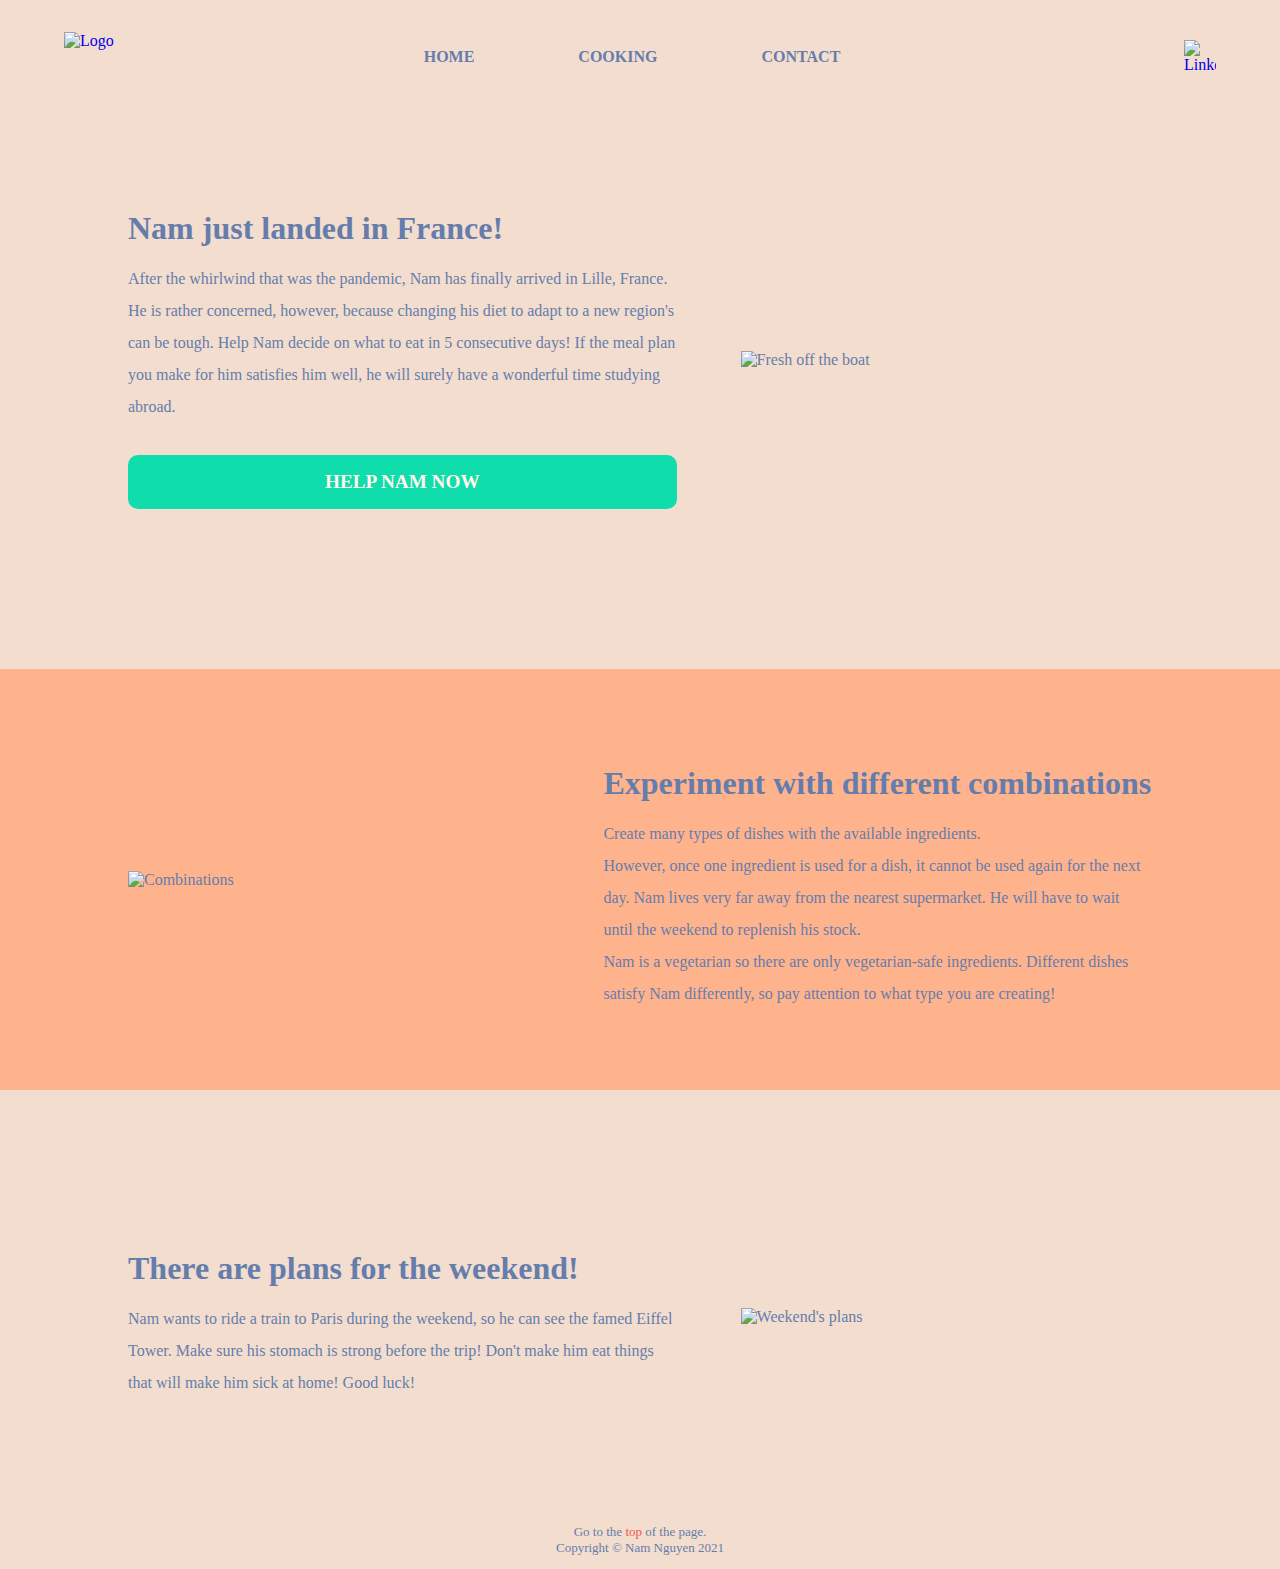
==== index.html @ d8639057 "Add files via upload" ====
<!DOCTYPE html>
<html>
<head>
    <title>Chez Nam</title>
    <link rel="stylesheet" href="style.css" type="text/css" media="screen" charset="utf-8"/>
    <link rel="shortcut icon" type="image/svg" href="images/Tomato.svg"/>
    <script type="text/javascript" src="scripts/scripts.js"></script>
</head>
<body class="index">
    <header>
        <a href="index.html"><img id="logo" src="images/Logo.svg" alt="Logo"/></a>
        <nav>
            <ul>
                <li><a href="index.html">Home</a></li>
                <li><a href="cooking.html">Cooking</a></li>
                <li><a href="contact.html">Contact</a></li>
            </ul>
        </nav>
        <a href="https://www.linkedin.com/in/nam-nguyen-130840203/" target="_blank"><img id="linkedin" src="images/linkedin.svg" alt="LinkedIn"/></a>
    </header>
    <section id="index-section">
        <div name="top" class="home">
            <div>
                <span class="home-text">
                    <p class="page-title">Nam just landed in France!</p>
                    <p style="line-height: 200%;">
                        After the whirlwind that was the pandemic, Nam has finally arrived in Lille, France.<br/>
                        He is rather concerned, however, because changing his diet to adapt to a new region's can be tough.
                        Help Nam decide on what to eat in 5 consecutive days! If the meal plan you make for him satisfies him well,
                        he will surely have a wonderful time studying abroad.
                    </p>
                </span>
                <a href="cooking.html" type="button">HELP NAM NOW</a>
            </div>
            <img src="images/Home1.svg" alt="Fresh off the boat"/>
        </div>
        <div class="home">
            <img src="images/Home2.svg" alt="Combinations"/>
            <div class="home-text">
                <p class="page-title">Experiment with different combinations</p>
                <p style="line-height: 200%;">Create many types of dishes with the available ingredients.<br/>
                    However, once one ingredient is used for a dish, it cannot be used again for the next day. Nam
                    lives very far away from the nearest supermarket. He will have to wait until the weekend to replenish his stock.<br/>
                    Nam is a vegetarian so there are only vegetarian-safe ingredients. Different dishes satisfy Nam differently, so pay attention to what type you are creating!
                </p>
            </div>
        </div>
        <div class="home">
            <div class="home-text">
                <p class="page-title">There are plans for the weekend!</p>
                <p style="line-height: 200%;">Nam wants to ride a train to Paris during the weekend, so he can see the famed Eiffel Tower. Make sure his stomach is
                    strong before the trip! Don't make him eat things that will make him sick at home! Good luck!
                </p>
            </div>
            <img src="images/Home3.svg" alt="Weekend's plans"/>
        </div>
    </section>
    <footer>
        <p style="text-align: center; padding-top: 32px; font-size: small;">
            Go to the <a href="#top" style="text-decoration: none; color: #F25656">top</a> of the page.<br/>
            Copyright &copy; Nam Nguyen 2021
        </p>
    </footer>
</body>
</html>
---- style.css ----
/* Fonts */
@font-face { font-family: Montserrat; src: url("./fonts/Montserrat-Regular.ttf"); }
@font-face { font-family: Montserrat; font-weight: lighter; src: url("./fonts/Montserrat-Light.ttf");}
@font-face { font-family: Montserrat; font-weight: bold; src: url("./fonts/Montserrat-Bold.ttf");}
@font-face { font-family: Montserrat; font-weight: bolder; src: url("./fonts/Montserrat-Black.ttf");}
@font-face { font-family: Montserrat; font-weight: medium; src: url("./fonts/Montserrat-Medium.ttf");}
@font-face { font-family: Montserrat; font-style: italic; src: url("./fonts/Montserrat-Italic.ttf");}

/*Logo*/
#logo {
    position: absolute;
    top: 32px;
    left: 64px;
    width: 112px;
}

#linkedin {
    position: absolute;
    top: 40px;
    right: 64px;
    width: 32px;
}

/*Navigation Bar*/
nav ul {
    list-style: none;
    padding: 32px 16px 0 0;
    text-align: center;
}

nav ul li {
    display: inline;
    margin-right: 50px;
    padding-right: 50px;
}

nav ul li:last-child {
    margin: 0px;
    padding: 0px;
}

nav a {
    font-family: Montserrat;
    font-weight: bolder;
    color: #657DAC;
    text-decoration: none;
    text-transform: uppercase;
}

nav a:hover {
    color: #F25656;
}

/*Result picture*/
.result-img, .result-text, .box {
    text-align: center;
    padding: 0 auto;
    margin: 0 auto;
}

.result-img, .contact-boxes {
    display: flex;
    align-items: center;
}

#lost, #won {
    flex: 5;
}

.result-buttons {
    flex: 3;
    max-height: 128px;
    border: none;
    border-radius: 10px;
    color: #fbfbfb;
    font-family: Montserrat;
    font-weight: bold;
    font-size: larger;
    padding: 16px 0;
    text-align: center;
    text-decoration: none;
    cursor: pointer;
    width: 100%;
    margin: 16px 0;
}

.bad-buttons {
    background-color: #F25656;
}

.good-buttons {
    background-color: #657DAC;
}

.result-buttons p {
    padding: 0 16px;
    margin: 0 16px;
}

/*Main Content*/
div .page-title {
    font-size: 200%;
    font-weight: bold;
    margin-bottom: 0;
    padding-bottom: 0;
}

section {
    height: 100%;
    margin: 0 20%;
    border: 0;
    padding: 0;
}


.main-area {
    display: flex;
}

/*Progress Bar*/
#progress-wrapper {
    position: relative;
    margin: 0 16px;
    padding: 0;
    border-radius: 10px;
    height: 32px;
}

#progress {
    position: absolute;
    height: 32px;
    top: 0;
    left: 0;
    width: 100%;
    display: flex;
    justify-content: space-between;
    background-color: rgba(61, 59, 56,.3);
    border-radius: 10px;
    margin: auto;
    padding: 0;
}

.dotw {
    font-weight: bold;
    color: #fff4ec;
    display: inline-block;
    text-align: center;
    vertical-align: top;
    margin: auto;
    z-index: 20;
    cursor: pointer;
}

#progress-bar {
    position: absolute;
    top: 0;
    left: 0;
    background-color: #0FDDAB;
    height: 100%;
    width: 0%;
    overflow: hidden;
}

#on-hover-day {
    display: none;
    position: absolute;
    top: 0;
    left: 0;
    background-color: #FE874A;
    height: 100%;
    width: 100%;
    overflow: hidden;
    z-index: 30;
    padding: 6px 0;
}

/*Table*/
#main-selector {
    position: relative;
    float: left;
    width: 432px;
    border-spacing: 16px;
    border-collapse: separate;
    padding-left: 0;
    margin-left: 0;
}

#main-selector td {
    position: relative;
    width: 88px;
    height: 88px;
    background: #575451;
    border-radius: 10px;
    text-align: center;
    padding: 0;
    margin: 0;
}

@keyframes glowUp {
    from {background-color: #898480;}
    to {background-color: #FFE9D9;}
}

#main-selector td:hover {
    animation-name: glowUp;
    animation-duration: 0.5s;
    background-color: #FFE9D9;
}

@keyframes glowLoop {
    from {background-color: #3d3b38;}
    50% {background-color: #FFE9D9;}
    to {background-color: #3d3b38;}
}

td img {
    position: relative;
    z-index: 20;
    cursor: pointer;
}

.tick-box {
    position: absolute;
    top: 0;
    left: 0;
    background-color:rgba(0, 0, 0, 0.3);
    width: 100%;
    height: 100%;
    border: 8px solid #0FDDAB;
    box-sizing: border-box;
    border-radius: 10px;
    overflow: hidden;
    text-align: center;
    display: none;
    animation-name: glowLoop;
    animation-duration: 1s;
    animation-iteration-count: infinite;
    margin: 0;
    padding: 0;
    z-index: 10;
}

/*Tooltip box*/
.tooltip {
    flex: 1;
    float: none;
    display: block;
    overflow: hidden;
    background: #fff4ec;
    border-radius: 10px;
    margin: 16px;
}
.tooltip-box:not(#default-tooltip) {
    display: none;
}
.tooltip-box {
    padding: 16px 32px 0 32px;
    height: 128px;
    font-size: small;
    position: relative;
}

.tooltip-title {
    font-size: 200%;
    font-weight: bold;
    margin: 16px 0 0 0;
    padding: 0;
}

.question {
    position: absolute;
    top: 32px;
    right: 32px;
    display: flex;
    align-items: center;
    background-color: #0FDDAB;
    border-radius: 10px;
    color: #fff4ec;
    font-family: Montserrat;
    font-weight: bold;
    font-size: larger;
    text-align: center;
    text-decoration: none;
    cursor: pointer;
    height: 32px;
    width: 32px;
    margin: 0;  
}

.question img {
    width: 50%;
    padding: 20% 25%;
}

.shopping-cart {
    font-size: smaller;
    font-style: italic;
    margin: 0;
}

#countertop li {
    margin: 16px auto;
}

.part-of-tooltip {
    position: relative;
    margin: 0 32px;
}

/*Button*/
.dish-buttons {
    background-color: #0FDDAB;
    border: none;
    border-radius: 10px;
    color: #fff4ec;
    font-family: Montserrat;
    font-weight: bold;
    font-size: larger;
    padding: 16px 0;
    text-align: center;
    text-decoration: none;
    cursor: pointer;
    width: 100%;
    margin: 16px 0;
}

@keyframes button-hover {
    from {background-color: #0FDDAB;}
    to {background-color: #FE874A;}
}

#game-over {
    animation-name: unset;
    background-color: #F25656;
}

/*Overlay*/
#overlay, .dish, .overlay-buttons {
    display: none;
}
.overlay-buttons p {
    padding: 0;
    margin: 0;
}

.button-tooltip {
    padding: 0 auto;
    font-style: italic;
    font-size: xx-small;
}


#overlay {
    position: fixed;
    width: 100%;
    height: 100%;
    top: 0;
    left: 0;
    right: 0;
    bottom: 0;
    background-color: rgba(0,0,0,0.5);
    z-index: 100;
    padding: 0;
    margin: 0;
}

#cooking-done {
    position: relative;
    top: 30%;
    left: 28%;
    width: 40%;
    height: 40%;
    border-radius: 10px;
    margin: 0;
    padding: 32px;
    background-color: #fff4ec;
}

#dish-area {
    float: left;
    width: 50%;
    height: 100%;
    background-color: #F3DDCE;
    border-radius: 10px;
    align-items: center;
    padding: auto;
}

.dish {
    position: relative;
    width: 90%;
    margin: auto;
}

#dish-text {
    padding: 0 0 0 32px;
    margin: 0 auto;
}

#desc {
    font-size: small;
    margin-bottom: 32px;
}

.dish-buttons:hover, .home a:hover {
    animation: button-hover .5s;
    background-color: #FE874A;
}

#dish-title {
    text-align: center; 
    margin-top: 8px;
    font-size: x-large;
    font-weight: bold;
}

/*Between games*/
.out-of-stock {
    position: absolute;
    top: 0;
    left: 0;
    color: #fff4ec;
    font-weight: bold;
    background-color:rgba(66, 66, 66, 0.8);
    width: 100%;
    height: 100%;
    border-radius: 10px;
    overflow: hidden;
    text-align: center;
    display: none;
    margin: 0;
    padding: 16px auto;
    z-index: 50;
}


/*Decoration*/
body{
    background-color: #F3DDCE;
    font-family: Montserrat;
    color: #657DAC;
    overflow: unset;
    padding: 0;
    margin: 0;
}

body:not(.index) {
    background-image: url("./images/BG2.svg");
    background-repeat: no-repeat;
    background-attachment: fixed;
    background-position: bottom;
    background-size: 100%;
    overflow: hidden;
}

div {
    overflow: hidden;
}

/*Leaves wiggling*/
@keyframes wiggle {
    0% {bottom: -200px}
    60% {bottom: -128px; transform: rotate(0deg)}
    70% {transform: rotate(0deg)}
    75% {transform: rotate(-10deg)}
    80% {transform: rotate(10deg)}
    85% {transform: rotate(-10deg)}
    90% {transform: rotate(0deg)}
    92% {transform: rotate(-5deg)}
    94% {transform: rotate(0deg)}
    96% {transform: rotate(2deg)}
    97% {transform: rotate(0deg)}
    98% {transform: rotate(-1deg)}
    100% {transform: rotate(0deg)}
}

div .bottom-left {
    position: absolute;
    bottom: -128px;
    left: -224px;
    transform-origin: 250px 437.5px;
    animation-name: wiggle;
    animation-duration: 3s;
    animation-timing-function: ease-out;
}

div .bottom-right {
    position: absolute;
    bottom: -128px;
    right: -224px;
    transform-origin: 250px 437.5px;
    animation-name: wiggle;
    animation-duration: 3s;
    animation-timing-function: ease-out;
}

/*Contact*/
.box {
    flex: 5;
    background-color: #fff4ec;
    border-radius: 10px;
    height: 276px;
    margin: 16px;
    padding: 48px;
}

.contact-boxes {
    padding: 0 64px;
}

.box img {
    width: 70%;
}

/*Home*/
#index-section {
    margin: 0;
    overflow: hidden;
}

.home {
    display: flex;
    align-items: center;
    padding: 64px 0;
    margin: 64px 0;
}

.home:first-child {
    margin-top: 32px;
}

.home:last-child {
    margin-bottom: 0;
}

.home img {
    flex: 3;
    margin: 0;
    padding: 0 10% 0 0;
}

.home div {
    flex: 4;
    padding: 0 5% 0 10%;
    margin: 0;
}

.home:nth-child(even) {
    background-color: #FFB38D;
    width: 100%;
}

.home:nth-child(even) img {
    flex: 3;
    padding: 0 5% 0 10%;
    margin: 0;
}

.home:nth-child(even) div {
    flex: 4;
    margin: 0;
    padding: 0 10% 0 0;
}

.home a {
    background-color: #0FDDAB;
    display: block;
    border-radius: 10px;
    color: #fff4ec;
    font-family: Montserrat;
    font-weight: bold;
    font-size: larger;
    padding: 16px 0;
    text-align: center;
    text-decoration: none;
    cursor: pointer;
    width: 100%;
    margin: 32px 0;
}
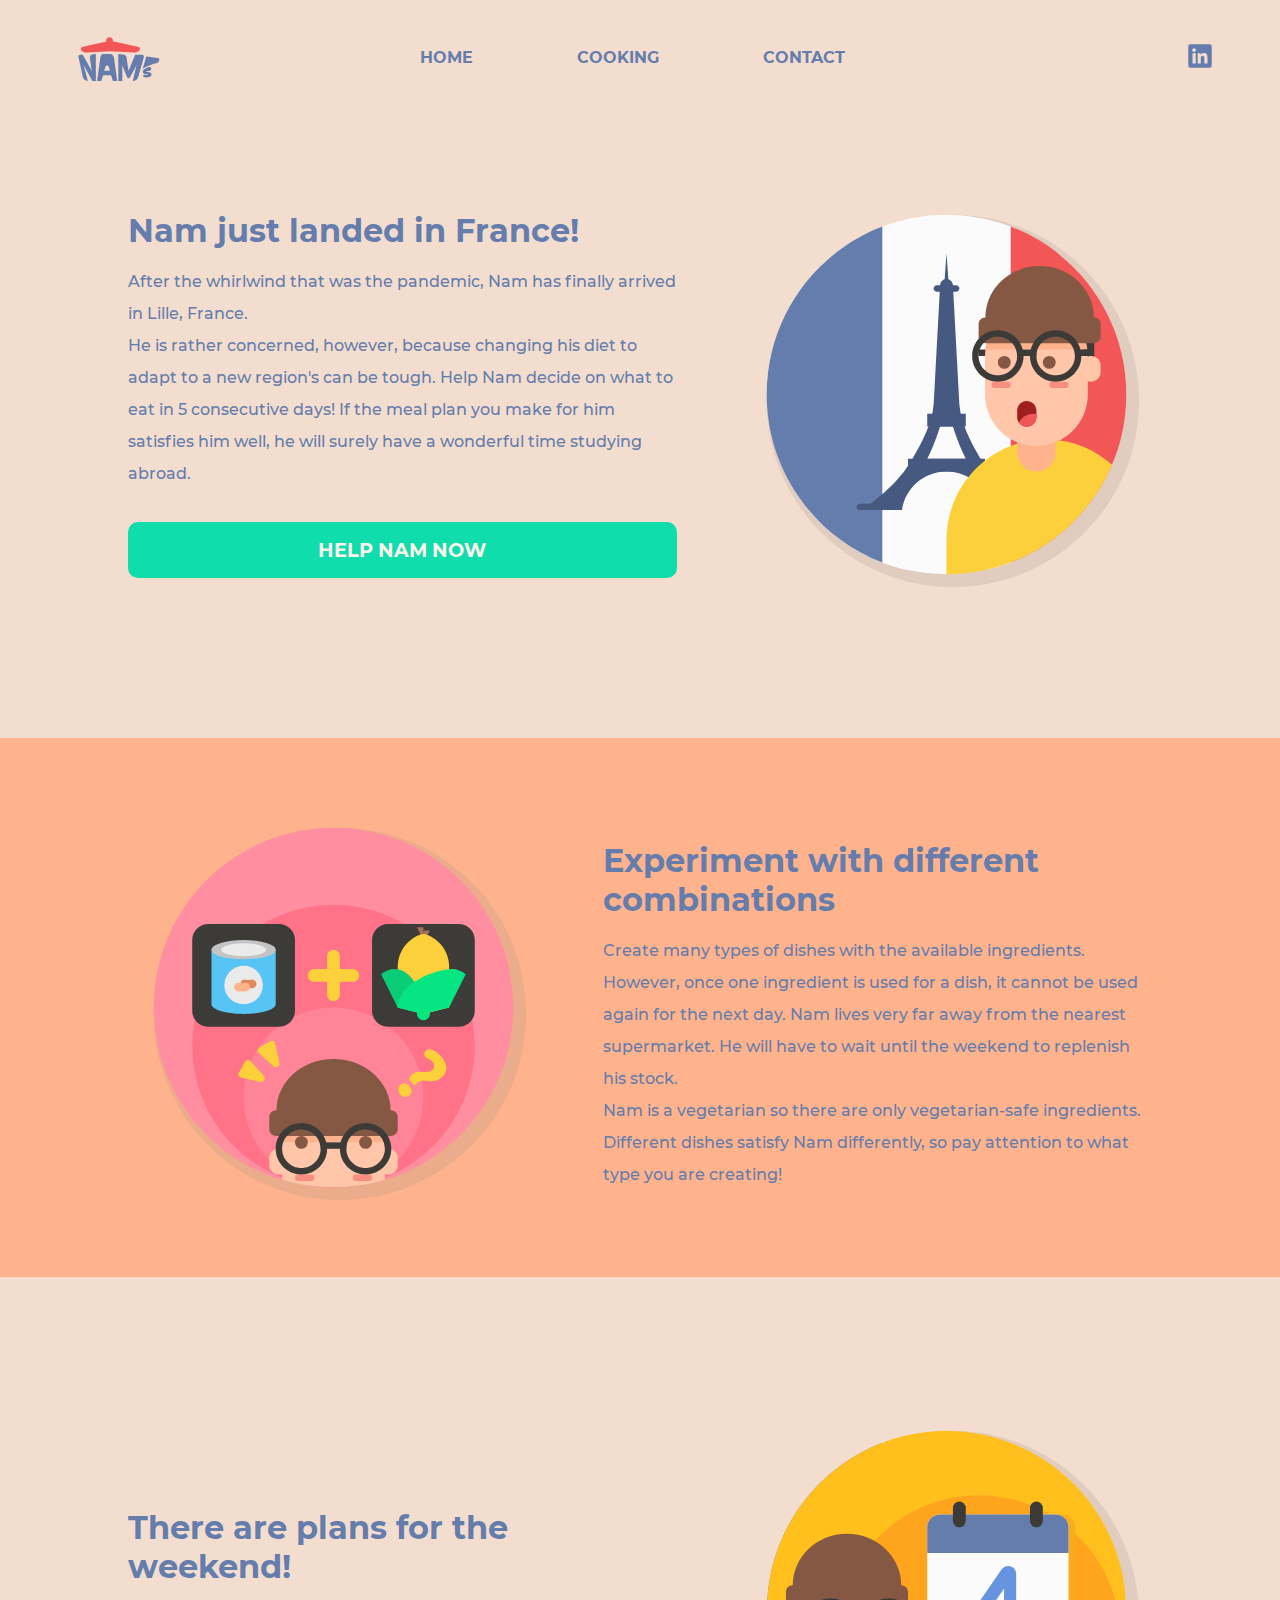
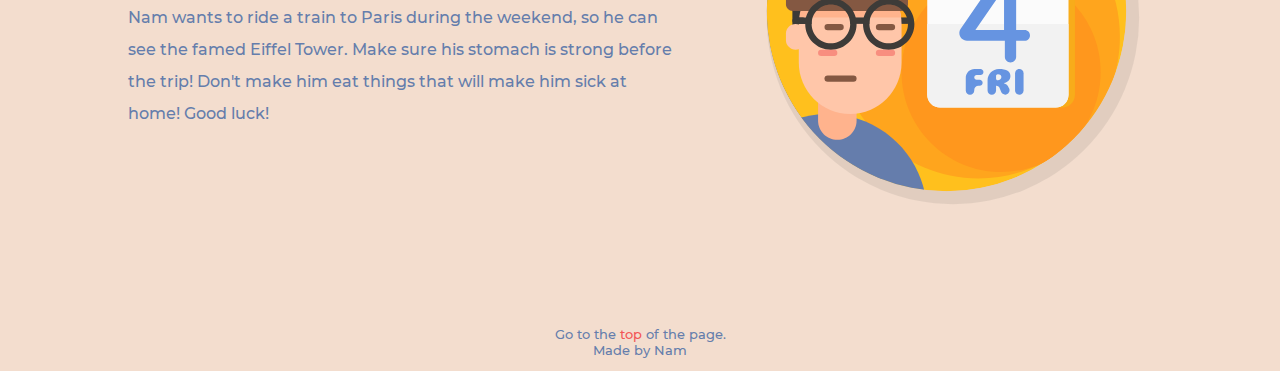
==== commit 235c8aa7: "Update index.html" ====
--- a/index.html
+++ b/index.html
@@ -58,8 +58,8 @@
     <footer>
         <p style="text-align: center; padding-top: 32px; font-size: small;">
             Go to the <a href="#top" style="text-decoration: none; color: #F25656">top</a> of the page.<br/>
-            Copyright &copy; Nam Nguyen 2021
+            Made by Nam
         </p>
     </footer>
 </body>
-</html>+</html>
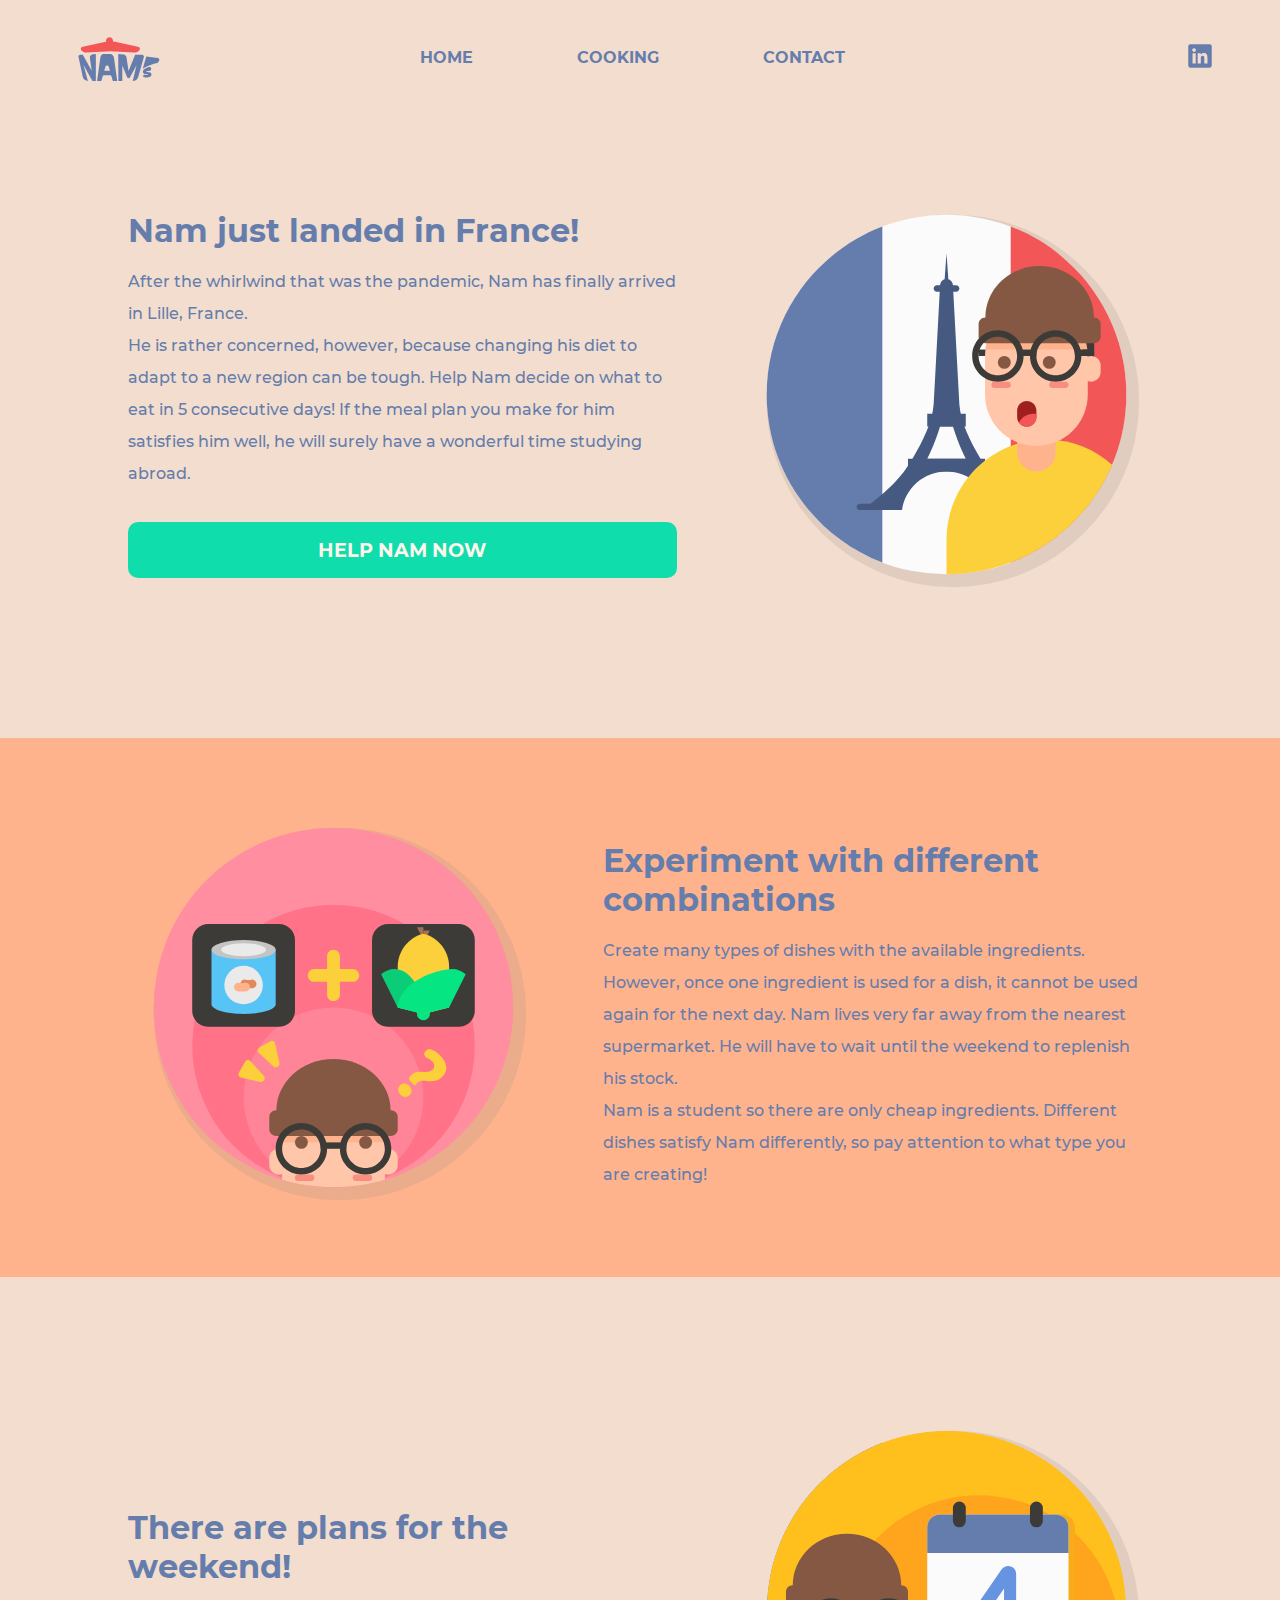
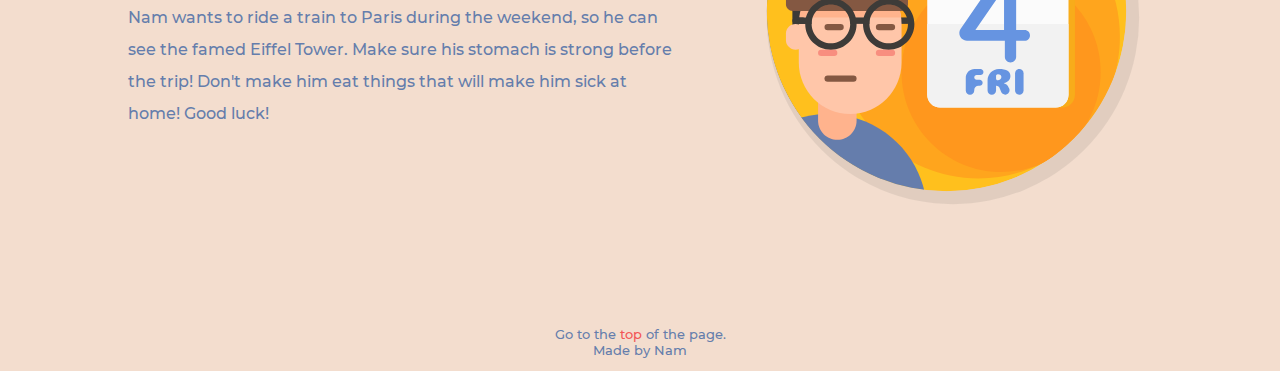
==== commit c909450c: "Update index.html" ====
--- a/index.html
+++ b/index.html
@@ -25,7 +25,7 @@
                     <p class="page-title">Nam just landed in France!</p>
                     <p style="line-height: 200%;">
                         After the whirlwind that was the pandemic, Nam has finally arrived in Lille, France.<br/>
-                        He is rather concerned, however, because changing his diet to adapt to a new region's can be tough.
+                        He is rather concerned, however, because changing his diet to adapt to a new region can be tough.
                         Help Nam decide on what to eat in 5 consecutive days! If the meal plan you make for him satisfies him well,
                         he will surely have a wonderful time studying abroad.
                     </p>
@@ -41,7 +41,7 @@
                 <p style="line-height: 200%;">Create many types of dishes with the available ingredients.<br/>
                     However, once one ingredient is used for a dish, it cannot be used again for the next day. Nam
                     lives very far away from the nearest supermarket. He will have to wait until the weekend to replenish his stock.<br/>
-                    Nam is a vegetarian so there are only vegetarian-safe ingredients. Different dishes satisfy Nam differently, so pay attention to what type you are creating!
+                    Nam is a student so there are only cheap ingredients. Different dishes satisfy Nam differently, so pay attention to what type you are creating!
                 </p>
             </div>
         </div>
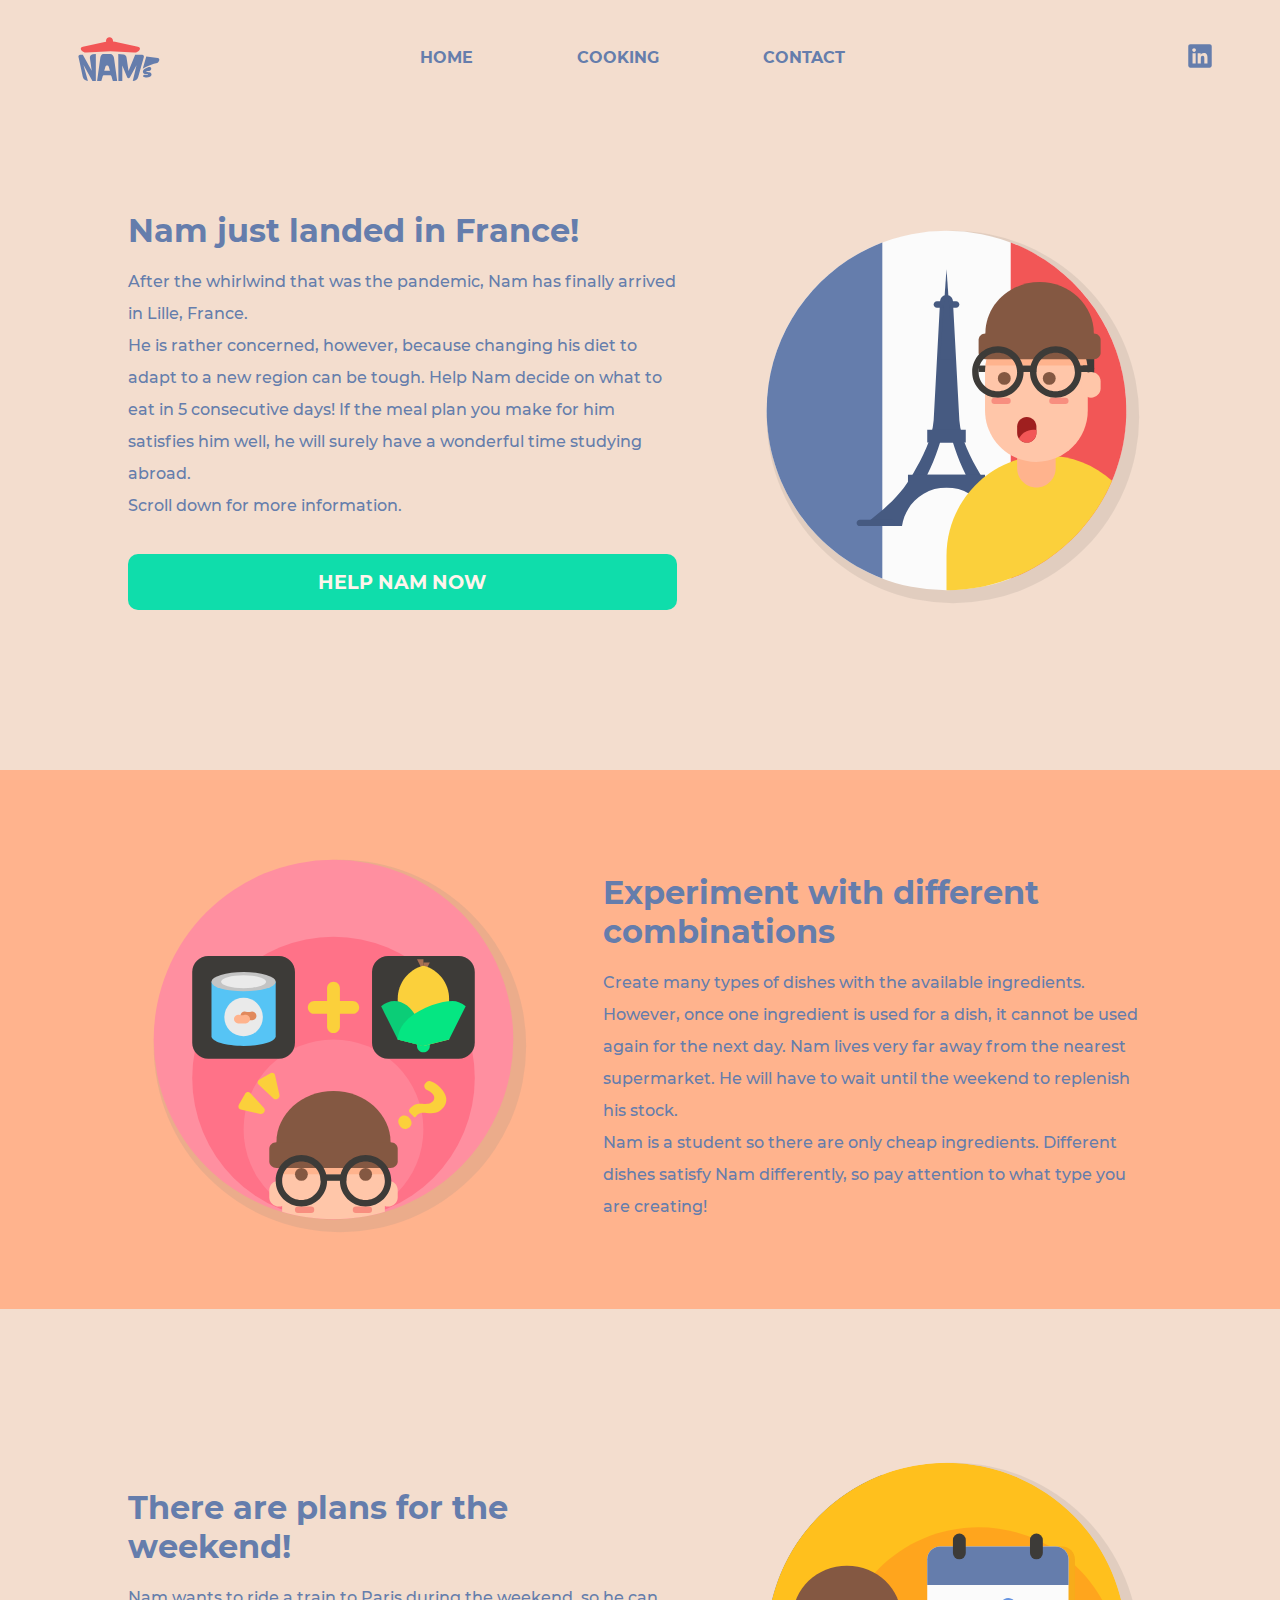
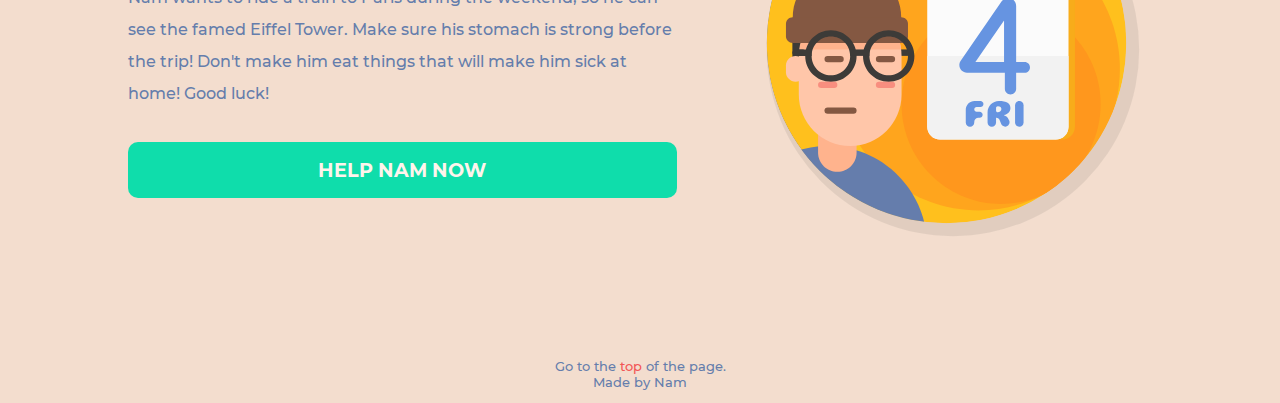
==== commit 90fd7d38: "Update index.html" ====
--- a/index.html
+++ b/index.html
@@ -27,7 +27,7 @@
                         After the whirlwind that was the pandemic, Nam has finally arrived in Lille, France.<br/>
                         He is rather concerned, however, because changing his diet to adapt to a new region can be tough.
                         Help Nam decide on what to eat in 5 consecutive days! If the meal plan you make for him satisfies him well,
-                        he will surely have a wonderful time studying abroad.
+                        he will surely have a wonderful time studying abroad. <br> Scroll down for more information.
                     </p>
                 </span>
                 <a href="cooking.html" type="button">HELP NAM NOW</a>
@@ -51,6 +51,7 @@
                 <p style="line-height: 200%;">Nam wants to ride a train to Paris during the weekend, so he can see the famed Eiffel Tower. Make sure his stomach is
                     strong before the trip! Don't make him eat things that will make him sick at home! Good luck!
                 </p>
+                <a href="cooking.html" type="button">HELP NAM NOW</a>
             </div>
             <img src="images/Home3.svg" alt="Weekend's plans"/>
         </div>
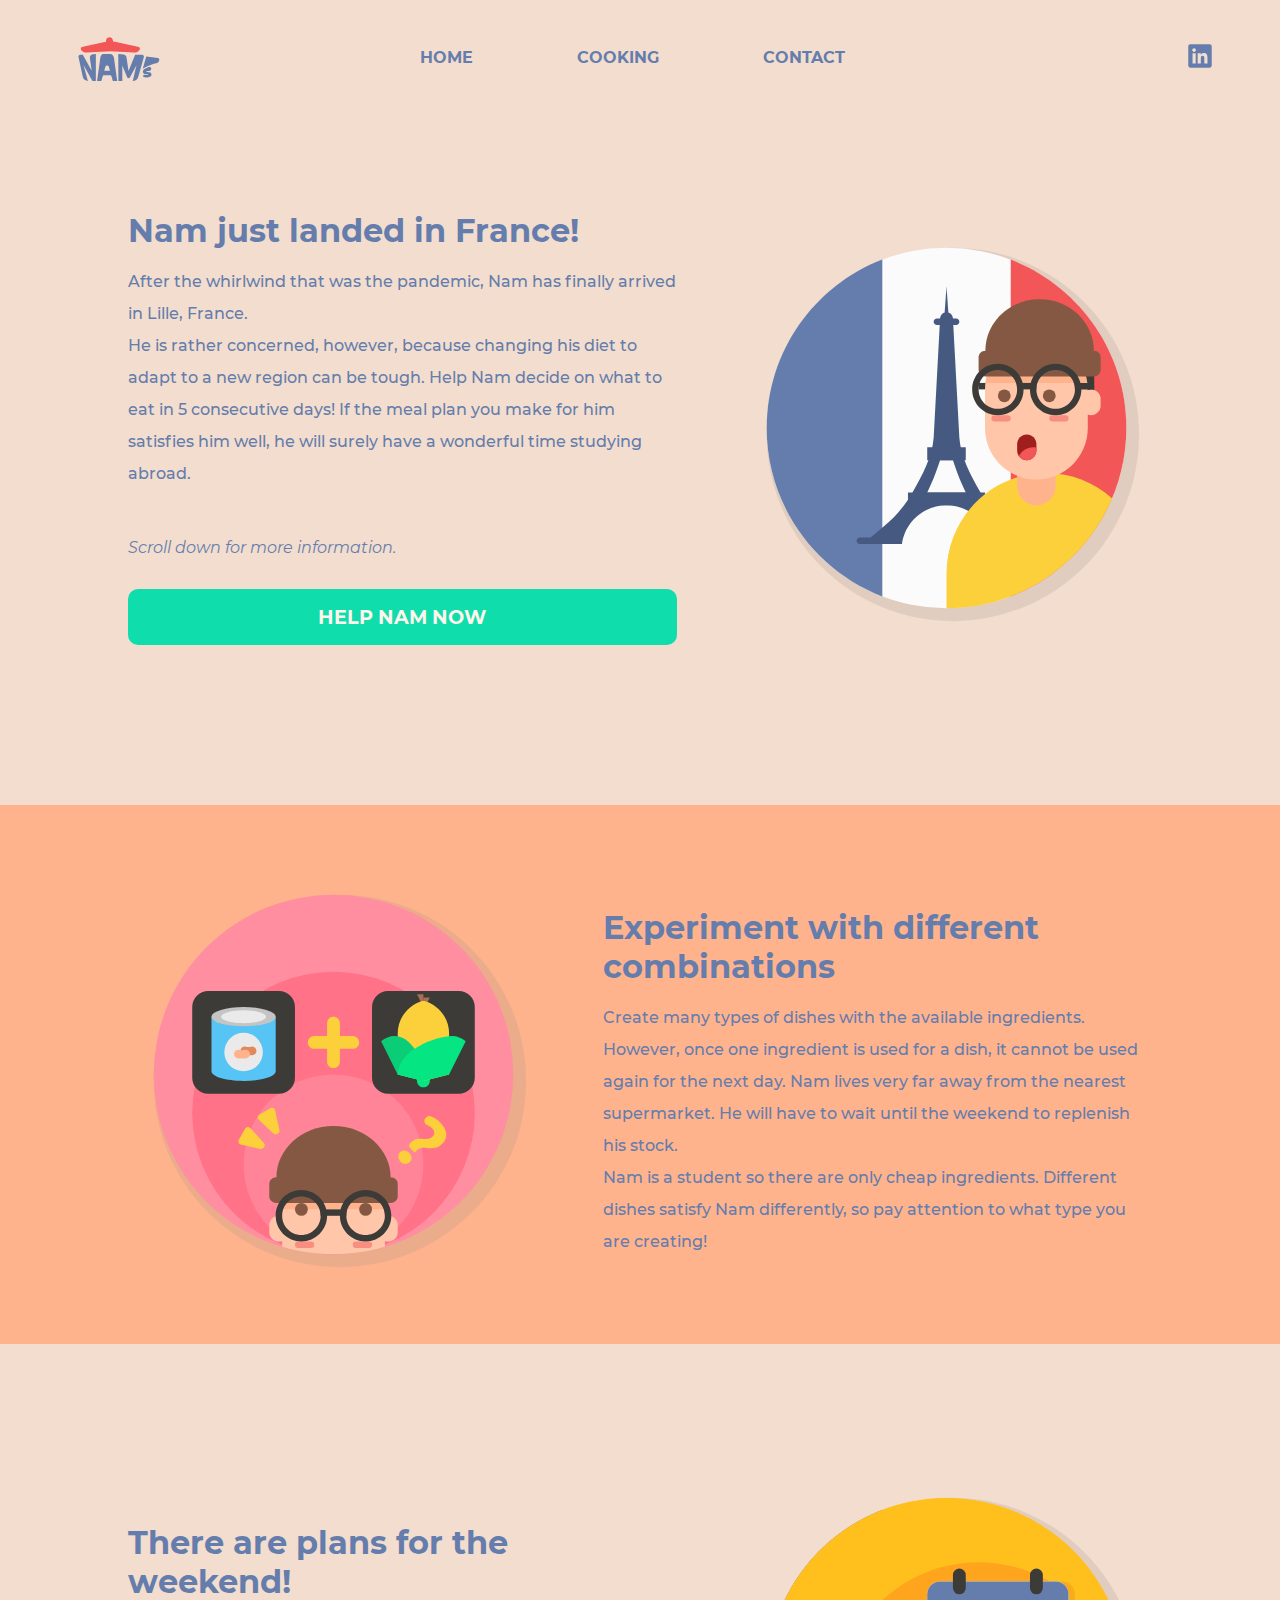
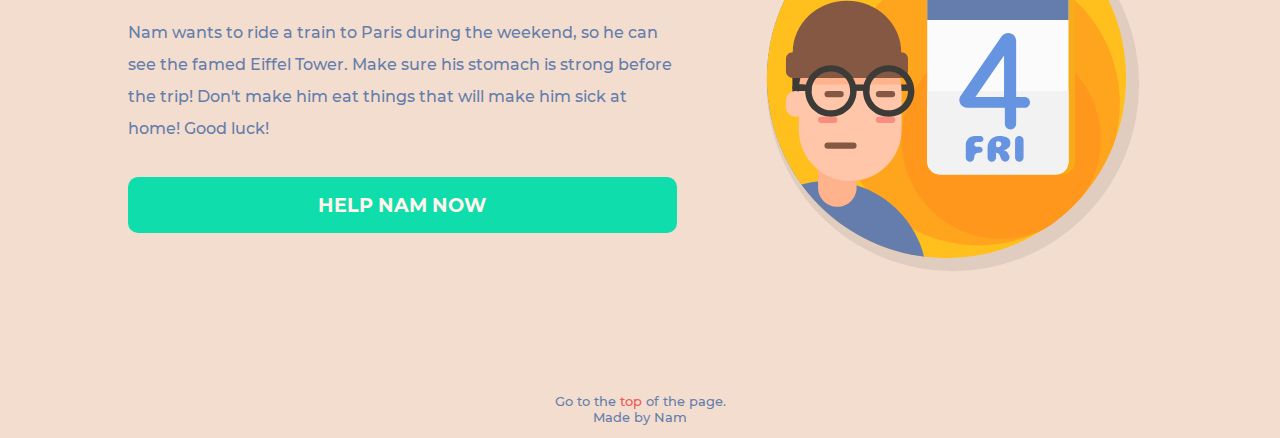
==== commit 7b238bc6: "Update index.html" ====
--- a/index.html
+++ b/index.html
@@ -27,7 +27,8 @@
                         After the whirlwind that was the pandemic, Nam has finally arrived in Lille, France.<br/>
                         He is rather concerned, however, because changing his diet to adapt to a new region can be tough.
                         Help Nam decide on what to eat in 5 consecutive days! If the meal plan you make for him satisfies him well,
-                        he will surely have a wonderful time studying abroad. <br> Scroll down for more information.
+                        he will surely have a wonderful time studying abroad. <br/> <br/>
+                        <p style="font-style: italic; font-weight: 12px"> Scroll down for more information. </p>
                     </p>
                 </span>
                 <a href="cooking.html" type="button">HELP NAM NOW</a>
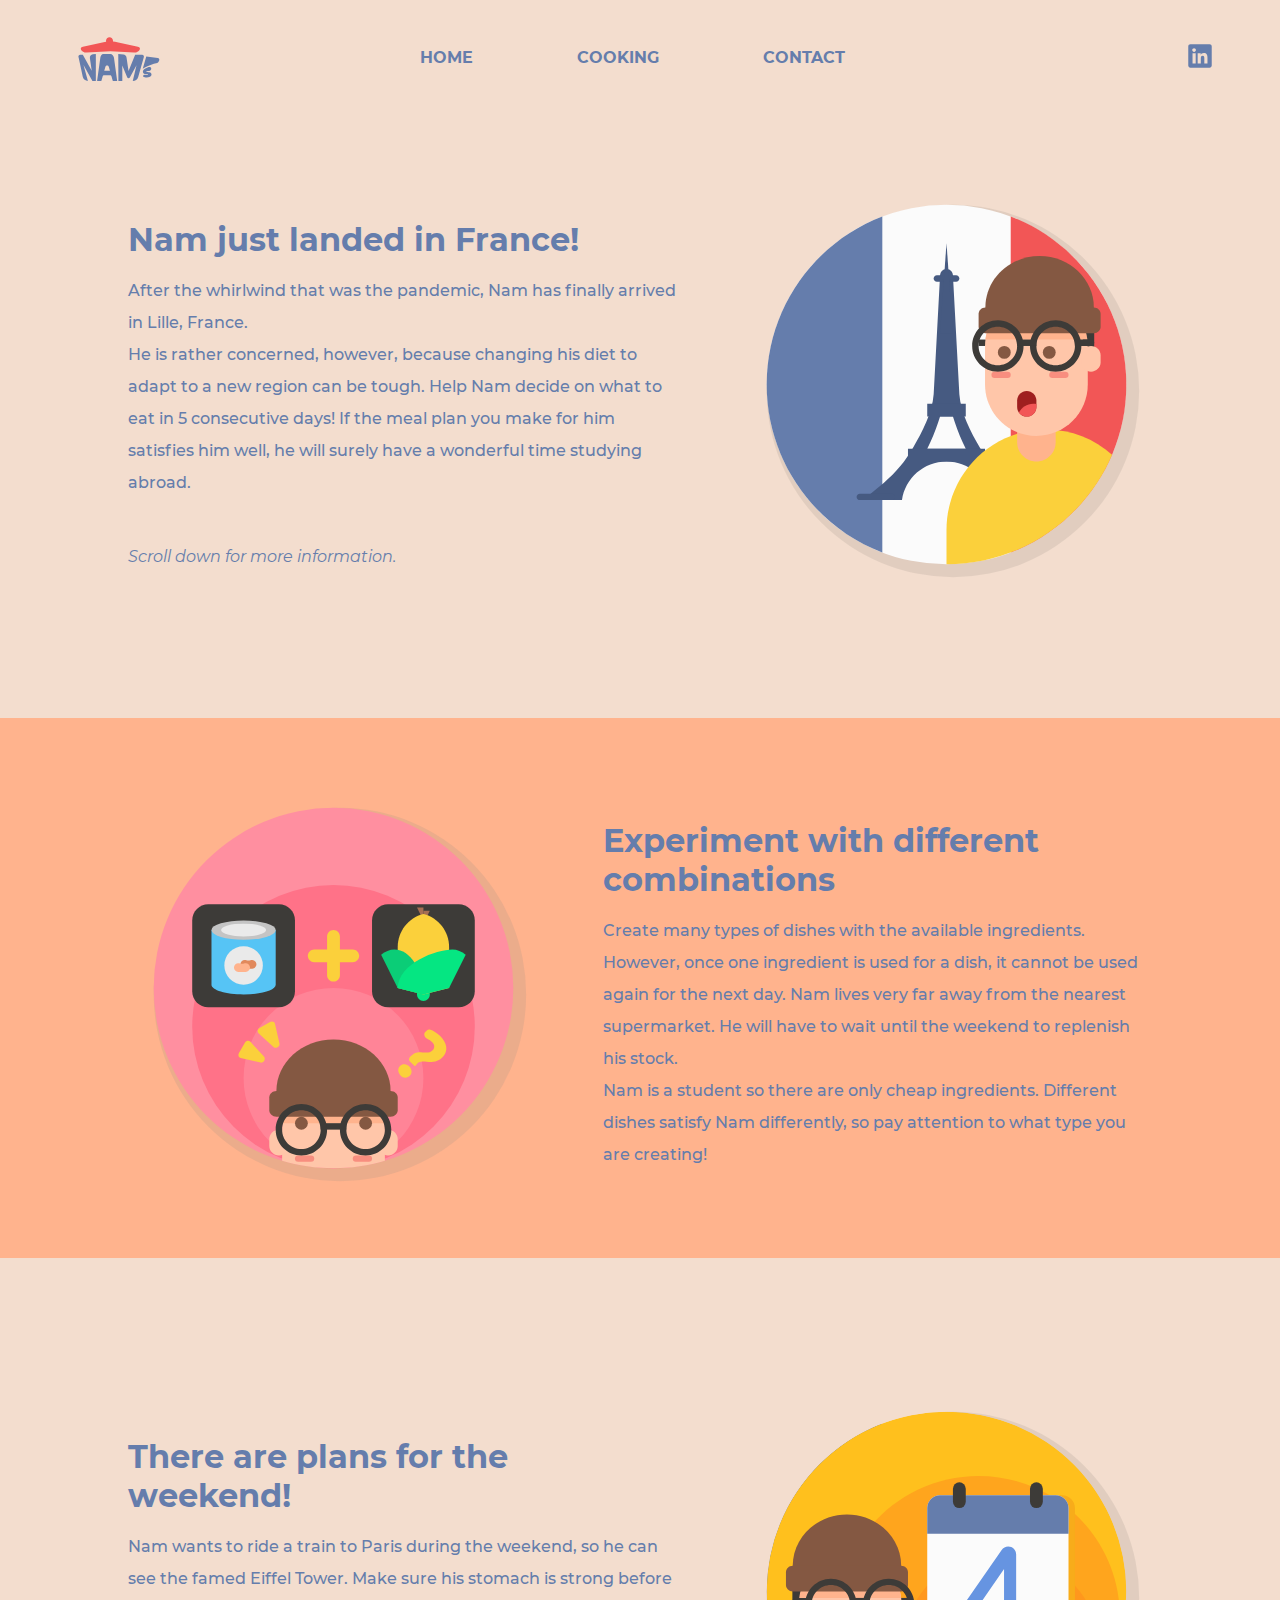
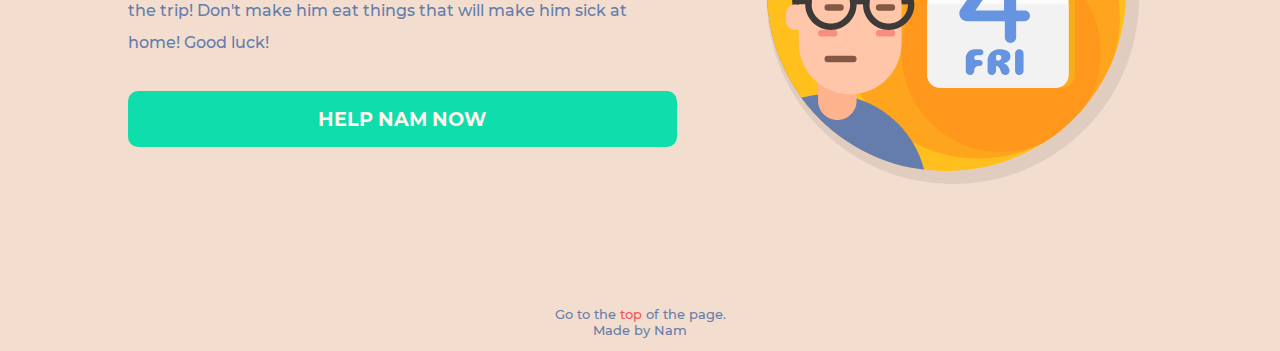
==== commit d08a4fc6: "Update index.html" ====
--- a/index.html
+++ b/index.html
@@ -31,7 +31,6 @@
                         <p style="font-style: italic; font-weight: 12px"> Scroll down for more information. </p>
                     </p>
                 </span>
-                <a href="cooking.html" type="button">HELP NAM NOW</a>
             </div>
             <img src="images/Home1.svg" alt="Fresh off the boat"/>
         </div>
